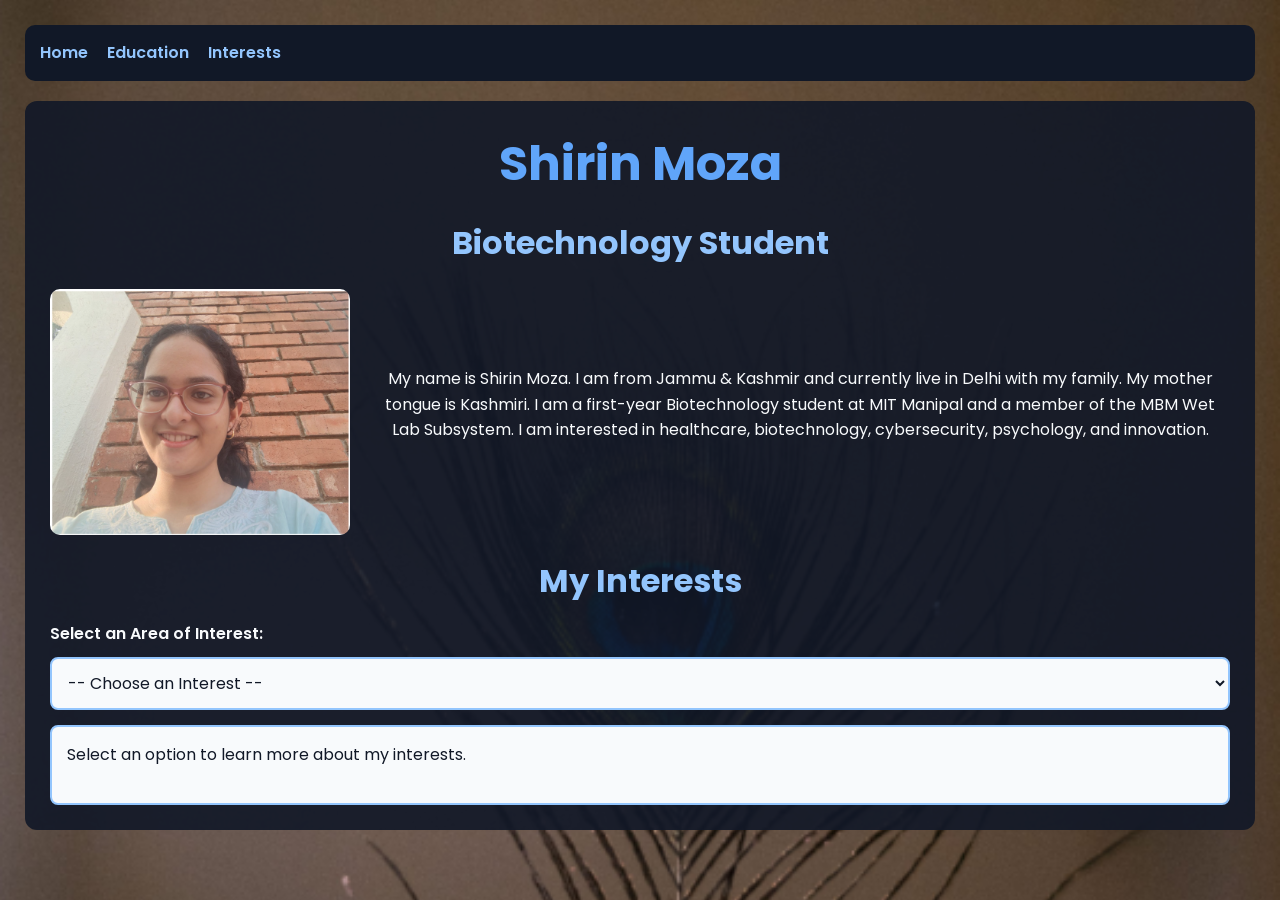
==== my-new-try/index.html @ 11c7c1d0 "added" ====
<!DOCTYPE html>
<html lang="en">
<head>
    <meta charset="UTF-8">
    <meta name="viewport" content="width=device-width, initial-scale=1.0">
    <title>My Introduction</title>
    <link rel="stylesheet" href="style.css">
</head>
<body>

    <nav>
        <a href="index.html">Home</a>
        <a href="page1.html">Education</a>
        <a href="page2.html">Interests</a>
    </nav>

    <div class="card">

        <h1>Shirin Moza</h1>
        <h2>Biotechnology Student</h2>

        <div class="picAndText">

            <img src="image.png" alt="A glimpse of my first year at MIT Manipal">

            <div>

                <p>
                    My name is Shirin Moza. I am from Jammu & Kashmir and currently live in Delhi with my family. My mother tongue is Kashmiri.
                    I am a first-year Biotechnology student at MIT Manipal and a member of the MBM Wet Lab Subsystem. I am interested in healthcare,
                    biotechnology, cybersecurity, psychology, and innovation.
                </p>

        

            </div>

        </div>

        <h2>My Interests</h2>

        <label for="interest">Select an Area of Interest:</label>

        <select id="interest" onchange="showInfo()">
            <option value="">-- Choose an Interest --</option>
            <option value="biotech">Biotechnology</option>
            <option value="healthcare">Healthcare</option>
            <option value="cybersecurity">Cybersecurity</option>
            <option value="psychology">Psychology</option>
            <option value="innovation">Innovation</option>
        </select>

        <div id="infoBox" class="info-box">
            Select an option to learn more about my interests.
        </div>

    </div>

    <script>
        function showInfo() {

            let choice = document.getElementById("interest").value;
            let box = document.getElementById("infoBox");

            if (choice === "biotech") {
                box.innerHTML =
                "I am a Biotechnology student at MIT Manipal and a member of the MBM Wet Lab Subsystem. I enjoy learning about genetics, molecular biology, bioengineering, and healthcare innovations.";
            }

            else if (choice === "healthcare") {
                box.innerHTML =
                "Healthcare interests me because of its impact on society. I enjoy exploring disease prevention, diagnostics, medical technology, and patient care innovations.";
            }

            else if (choice === "cybersecurity") {
                box.innerHTML =
                "I am interested in cybersecurity and digital safety. I enjoy learning about ethical hacking, data protection, privacy, and secure technologies.";
            }

            else if (choice === "psychology") {
                box.innerHTML =
                "Psychology fascinates me because it helps explain human behavior, emotions, decision-making, and mental well-being.";
            }

            else if (choice === "innovation") {
                box.innerHTML =
                "I enjoy innovation and problem-solving. I am interested in new technologies, entrepreneurship, and ideas that can improve people's lives.";
            }

            else {
                box.innerHTML =
                "Select an option to learn more about my interests.";
            }
        }
    </script>

</body>
</html>
---- my-new-try/style.css ----
@import url('https://fonts.googleapis.com/css2?family=Poppins:wght@300;400;600&display=swap');

*{
    margin:0;
    padding:0;
    box-sizing:border-box;
}

body{
    font-family:'Poppins', sans-serif;
    background:#1f2937;
    color:#f8fafc;
    background-image:url("j.png");
    background-size:cover;
    background-position:center;
    background-attachment:fixed;
    padding:25px;
    line-height:1.6;
}

nav{
    background:#111827;
    padding:15px;
    border-radius:10px;
    margin-bottom:20px;
}

nav a{
    color:#93c5fd;
    text-decoration:none;
    margin-right:15px;
    font-weight:600;
}

nav a:hover{
    text-decoration:underline;
}

.card{
    background:rgba(17,24,39,0.9);
    padding:25px;
    border-radius:12px;
    margin-bottom:20px;
}

h1{
    font-size:3rem;
    color:#60a5fa;
    text-align:center;
    margin-bottom:10px;
}

h2{
    font-size:2rem;
    color:#93c5fd;
    text-align:center;
    margin:15px 0;
}

p{
    font-size:1rem;
    text-align:center;
    margin-bottom:15px;
}

.picAndText{
    display:flex;
    gap:20px;
    align-items:center;
    justify-content:center;
    flex-wrap:wrap;
    margin:20px 0;
}

.picAndText img{
    width:300px;
    max-width:100%;
    border-radius:10px;
    object-fit:cover;
}

.picAndText div{
    flex:1;
    min-width:250px;
}

label{
    display:block;
    margin-top:15px;
    margin-bottom:10px;
    font-size:1rem;
    font-weight:600;
}

select{
    width:100%;
    padding:12px;
    background:#f8fafc;
    color:#111827;
    border:2px solid #93c5fd;
    border-radius:8px;
    font-family:'Poppins', sans-serif;
    font-size:1rem;
    cursor:pointer;
}

.info-box{
    margin-top:15px;
    padding:15px;
    background:#f8fafc;
    color:#111827;
    border:2px solid #93c5fd;
    border-radius:8px;
    min-height:80px;
    font-size:1rem;
}

ul{
    padding-left:20px;
}

@media (max-width:768px){

    body{
        padding:15px;
    }

    .picAndText{
        flex-direction:column;
        text-align:center;
    }

    .picAndText img{
        width:250px;
    }

    h1{
        font-size:2rem;
    }

    h2{
        font-size:1.5rem;
    }

    p,
    .info-box,
    select{
        font-size:0.95rem;
    }
}
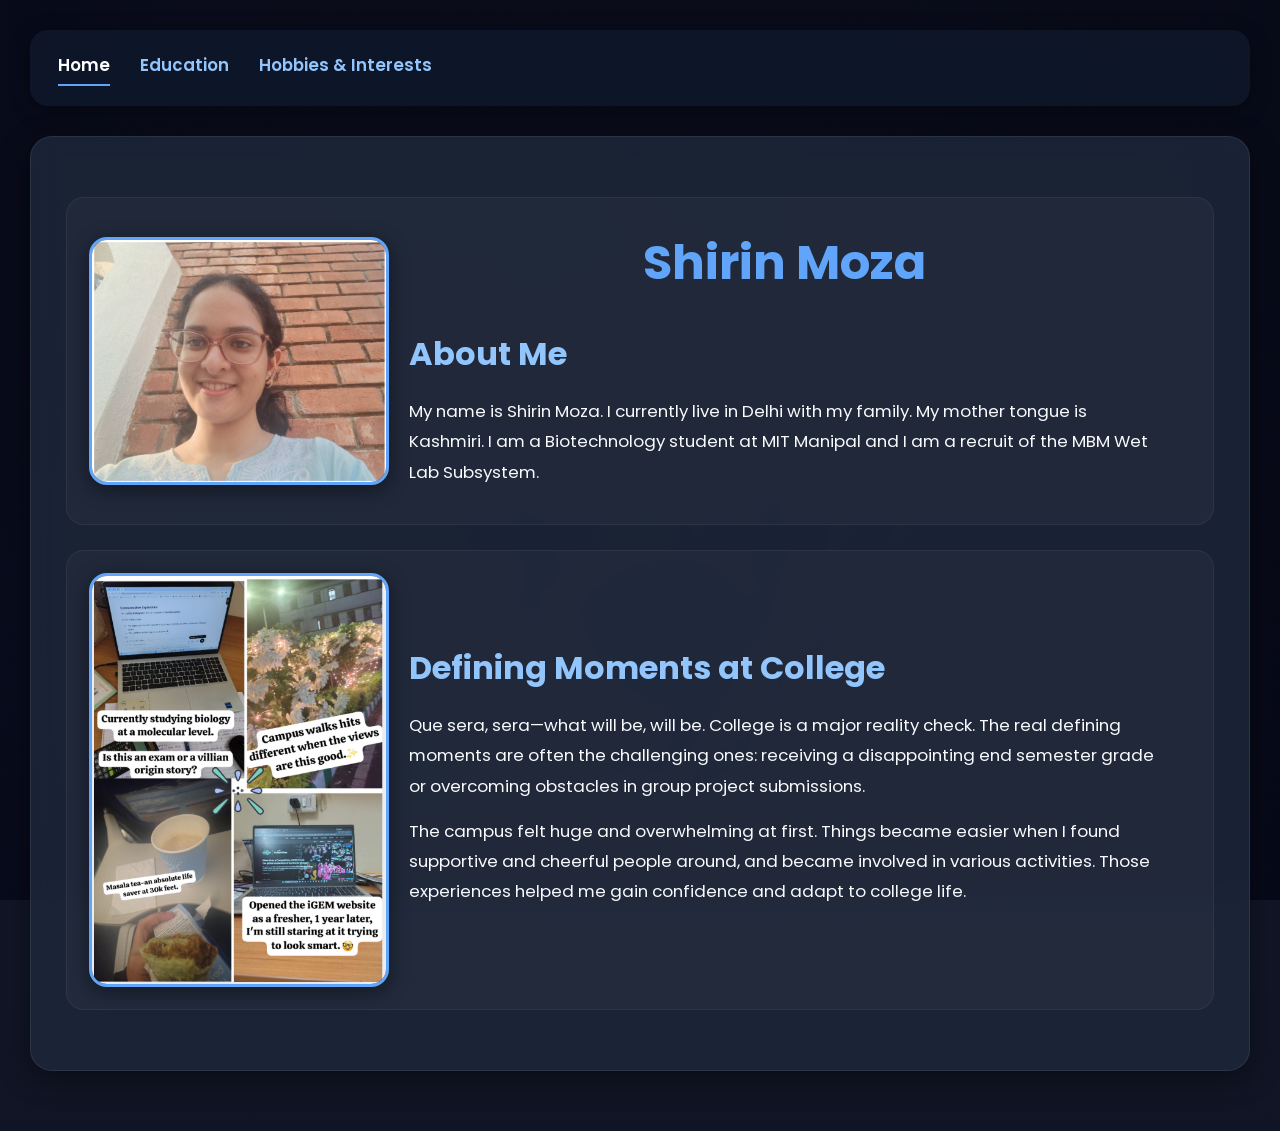
==== commit 5256b80c: "add" ====
--- a/my-new-try/index.html
+++ b/my-new-try/index.html
@@ -1,98 +1,74 @@
 <!DOCTYPE html>
 <html lang="en">
+
 <head>
     <meta charset="UTF-8">
     <meta name="viewport" content="width=device-width, initial-scale=1.0">
     <title>My Introduction</title>
+
     <link rel="stylesheet" href="style.css">
 </head>
+
 <body>
 
     <nav>
-        <a href="index.html">Home</a>
-        <a href="page1.html">Education</a>
-        <a href="page2.html">Interests</a>
+        <a href="index.html" class="active">Home</a>
+        <a href="page1.html">Education </a>
+        <a href="page2.html">Hobbies & Interests</a>
     </nav>
 
-    <div class="card">
+    <main>
 
-        <h1>Shirin Moza</h1>
-        <h2>Biotechnology Student</h2>
+        <div class="card">
 
-        <div class="picAndText">
+            <section class="picAndText">
 
-            <img src="image.png" alt="A glimpse of my first year at MIT Manipal">
+                <img src="image.png" alt="Portrait photo of Shirin Moza">
 
-            <div>
+                <div class="text">
 
-                <p>
-                    My name is Shirin Moza. I am from Jammu & Kashmir and currently live in Delhi with my family. My mother tongue is Kashmiri.
-                    I am a first-year Biotechnology student at MIT Manipal and a member of the MBM Wet Lab Subsystem. I am interested in healthcare,
-                    biotechnology, cybersecurity, psychology, and innovation.
-                </p>
+                    <h1>Shirin Moza</h1>
 
-        
+                    <h2>About Me</h2>
 
-            </div>
+                    <p>
+                        My name is Shirin Moza. I currently live in Delhi with my family.
+                        My mother tongue is Kashmiri. I am a Biotechnology student at MIT Manipal and I am a 
+                        recruit of the MBM Wet Lab Subsystem.
+                    </p>
+
+                </div>
+
+            </section>
+
+            <section class="picAndText">
+
+                <img src="1yrdown.png" alt="Memories from first year at MIT Manipal">
+
+                <div class="text">
+
+                    <h2>Defining Moments at College</h2>
+
+                    <p>
+                        Que sera, sera—what will be, will be. College is a major reality check. The real defining
+                        moments are often the challenging ones: receiving a disappointing end semester grade or 
+                        overcoming obstacles in group project submissions.
+                    </p>
+
+                    <p>
+                        The campus felt huge and overwhelming at first. Things became easier when I found supportive and
+                        cheerful people around, and became involved in various activities. Those experiences helped me gain confidence
+                        and adapt to college life.
+                    </p>
+
+                </div>
+
+            </section>
 
         </div>
 
-        <h2>My Interests</h2>
-
-        <label for="interest">Select an Area of Interest:</label>
-
-        <select id="interest" onchange="showInfo()">
-            <option value="">-- Choose an Interest --</option>
-            <option value="biotech">Biotechnology</option>
-            <option value="healthcare">Healthcare</option>
-            <option value="cybersecurity">Cybersecurity</option>
-            <option value="psychology">Psychology</option>
-            <option value="innovation">Innovation</option>
-        </select>
-
-        <div id="infoBox" class="info-box">
-            Select an option to learn more about my interests.
-        </div>
-
-    </div>
-
-    <script>
-        function showInfo() {
-
-            let choice = document.getElementById("interest").value;
-            let box = document.getElementById("infoBox");
-
-            if (choice === "biotech") {
-                box.innerHTML =
-                "I am a Biotechnology student at MIT Manipal and a member of the MBM Wet Lab Subsystem. I enjoy learning about genetics, molecular biology, bioengineering, and healthcare innovations.";
-            }
-
-            else if (choice === "healthcare") {
-                box.innerHTML =
-                "Healthcare interests me because of its impact on society. I enjoy exploring disease prevention, diagnostics, medical technology, and patient care innovations.";
-            }
-
-            else if (choice === "cybersecurity") {
-                box.innerHTML =
-                "I am interested in cybersecurity and digital safety. I enjoy learning about ethical hacking, data protection, privacy, and secure technologies.";
-            }
-
-            else if (choice === "psychology") {
-                box.innerHTML =
-                "Psychology fascinates me because it helps explain human behavior, emotions, decision-making, and mental well-being.";
-            }
-
-            else if (choice === "innovation") {
-                box.innerHTML =
-                "I enjoy innovation and problem-solving. I am interested in new technologies, entrepreneurship, and ideas that can improve people's lives.";
-            }
-
-            else {
-                box.innerHTML =
-                "Select an option to learn more about my interests.";
-            }
-        }
-    </script>
+    </main>
 
 </body>
+
 </html>
--- a/my-new-try/style.css
+++ b/my-new-try/style.css
@@ -1,4 +1,4 @@
-@import url('https://fonts.googleapis.com/css2?family=Poppins:wght@300;400;600&display=swap');
+@import url('https://fonts.googleapis.com/css2?family=Poppins:wght@300;400;500;600;700&display=swap');
 
 *{
     margin:0;
@@ -6,145 +6,429 @@
     box-sizing:border-box;
 }
 
+/* SMOOTH SCROLL */
+
+html{
+    scroll-behavior:smooth;
+}
+
+/* BODY */
+
 body{
-    font-family:'Poppins', sans-serif;
-    background:#1f2937;
+
+    font-family:'Poppins',sans-serif;
+
+    background:
+    linear-gradient(
+    rgba(2,6,23,0.92),
+    rgba(2,6,23,0.94)),
+    url("j.png") center/cover fixed;
+
     color:#f8fafc;
-    background-image:url("j.png");
-    background-size:cover;
-    background-position:center;
-    background-attachment:fixed;
-    padding:25px;
-    line-height:1.6;
-}
+
+    line-height:1.8;
+
+    padding:30px;
+
+    max-width:1500px;
+
+    margin:auto;
+}
+
+/* NAVIGATION */
 
 nav{
-    background:#111827;
-    padding:15px;
-    border-radius:10px;
+
+    background:rgba(15,23,42,0.92);
+
+    backdrop-filter:blur(10px);
+
+    padding:20px 28px;
+
+    border-radius:18px;
+
+    margin-bottom:30px;
+
+    display:flex;
+
+    gap:30px;
+
+    flex-wrap:wrap;
+
+    box-shadow:0 4px 20px rgba(0,0,0,0.35);
+}
+
+nav a{
+
+    text-decoration:none;
+
+    color:#93c5fd;
+
+    font-weight:600;
+
+    font-size:1.05rem;
+
+    transition:0.3s ease;
+}
+
+nav a:hover{
+
+    color:#ffffff;
+
+    transform:translateY(-2px);
+}
+
+.active{
+
+    color:white;
+
+    border-bottom:2px solid #60a5fa;
+
+    padding-bottom:4px;
+}
+
+/* MAIN CARD */
+
+.card{
+
+    background:rgba(30,41,59,0.82);
+
+    backdrop-filter:blur(12px);
+
+    border:1px solid rgba(255,255,255,0.08);
+
+    border-radius:22px;
+
+    padding:35px;
+
+    margin-bottom:30px;
+
+    box-shadow:0 8px 30px rgba(0,0,0,0.4);
+
+    transition:0.3s ease;
+}
+
+.card:hover{
+
+    transform:translateY(-3px);
+}
+
+/* HEADINGS */
+
+h1{
+
+    text-align:center;
+
+    font-size:3rem;
+
+    color:#60a5fa;
+
+    margin-bottom:18px;
+
+    font-weight:700;
+}
+
+h2{
+
+    color:#93c5fd;
+
+    margin-bottom:14px;
+
+    font-size:2rem;
+}
+
+/* CENTER SECTION TITLES */
+
+.section-title{
+
+    text-align:center;
+
+    width:100%;
+
+    display:block;
+
     margin-bottom:20px;
-}
-
-nav a{
+
     color:#93c5fd;
-    text-decoration:none;
-    margin-right:15px;
+
+    font-size:2rem;
+}
+
+/* PARAGRAPH */
+
+p{
+
+    color:#f8fafc;
+
+    font-size:1.05rem;
+
+    text-align:left;
+
+    margin-bottom:15px;
+}
+
+/* IMAGE + TEXT SECTION */
+
+.picAndText{
+
+    display:flex;
+
+    align-items:center;
+
+    gap:20px;
+
+    flex-wrap:wrap;
+
+    margin:25px 0;
+
+    padding:22px;
+
+    border-radius:18px;
+
+    background:rgba(255,255,255,0.03);
+
+    border:1px solid rgba(255,255,255,0.05);
+}
+
+/* IMAGE */
+
+.picAndText img{
+
+    width:300px;
+
+    max-width:100%;
+
+    max-height:420px;
+
+    object-fit:cover;
+
+    border-radius:18px;
+
+    border:3px solid #60a5fa;
+
+    box-shadow:0 5px 20px rgba(0,0,0,0.45);
+}
+
+/* TEXT SECTION */
+
+.text{
+
+    flex:1;
+
+    min-width:280px;
+
+    max-width:750px;
+}
+
+/* EDUCATION BOX */
+
+.edu-box{
+
+    background:rgba(255,255,255,0.04);
+
+    border-left:5px solid #60a5fa;
+
+    padding:18px 22px;
+
+    margin:20px 0;
+
+    border-radius:14px;
+
+    transition:0.3s ease;
+}
+
+.edu-box:hover{
+
+    background:rgba(255,255,255,0.07);
+
+    transform:translateX(4px);
+}
+
+.edu-box p{
+
+    text-align:left;
+}
+
+/* HOBBY BOX */
+
+.hobby-box{
+
+    background:rgba(255,255,255,0.04);
+
+    border:1px solid rgba(255,255,255,0.06);
+
+    border-radius:16px;
+
+    padding:24px;
+
+    margin-bottom:30px;
+}
+
+/* INTEREST SECTION */
+
+.interest-section{
+
+    background:rgba(255,255,255,0.04);
+
+    border:1px solid rgba(255,255,255,0.06);
+
+    border-radius:16px;
+
+    padding:24px;
+}
+
+/* LIST */
+
+ul{
+
+    padding-left:24px;
+
+    margin-bottom:10px;
+}
+
+li{
+
+    margin-bottom:12px;
+
+    font-size:1.05rem;
+
+    transition:0.3s ease;
+}
+
+li:hover{
+
+    color:#93c5fd;
+
+    transform:translateX(5px);
+}
+
+/* LABEL */
+
+label{
+
+    display:block;
+
+    margin-bottom:12px;
+
+    font-size:1.1rem;
+
     font-weight:600;
 }
 
-nav a:hover{
-    text-decoration:underline;
-}
-
-.card{
-    background:rgba(17,24,39,0.9);
-    padding:25px;
+/* SELECT */
+
+select{
+
+    width:100%;
+
+    max-width:650px;
+
+    padding:14px;
+
     border-radius:12px;
-    margin-bottom:20px;
-}
-
-h1{
-    font-size:3rem;
-    color:#60a5fa;
-    text-align:center;
-    margin-bottom:10px;
-}
-
-h2{
-    font-size:2rem;
-    color:#93c5fd;
-    text-align:center;
-    margin:15px 0;
-}
-
-p{
+
+    border:2px solid #93c5fd;
+
+    background:#f8fafc;
+
+    color:#111827;
+
     font-size:1rem;
-    text-align:center;
-    margin-bottom:15px;
-}
-
-.picAndText{
-    display:flex;
-    gap:20px;
-    align-items:center;
-    justify-content:center;
-    flex-wrap:wrap;
-    margin:20px 0;
-}
-
-.picAndText img{
-    width:300px;
-    max-width:100%;
-    border-radius:10px;
-    object-fit:cover;
-}
-
-.picAndText div{
-    flex:1;
-    min-width:250px;
-}
-
-label{
-    display:block;
-    margin-top:15px;
-    margin-bottom:10px;
-    font-size:1rem;
-    font-weight:600;
-}
-
-select{
-    width:100%;
-    padding:12px;
-    background:#f8fafc;
+
+    font-family:'Poppins',sans-serif;
+
+    cursor:pointer;
+
+    transition:0.3s ease;
+}
+
+select:focus{
+
+    outline:none;
+
+    border-color:#60a5fa;
+
+    box-shadow:0 0 12px rgba(96,165,250,0.5);
+}
+
+/* INFO BOX */
+
+.info-box{
+
+    margin-top:18px;
+
+    background:#f1f5f9;
+
     color:#111827;
+
+    border-radius:14px;
+
+    padding:20px;
+
+    min-height:100px;
+
+    line-height:1.7;
+
     border:2px solid #93c5fd;
-    border-radius:8px;
-    font-family:'Poppins', sans-serif;
-    font-size:1rem;
-    cursor:pointer;
-}
-
-.info-box{
-    margin-top:15px;
-    padding:15px;
-    background:#f8fafc;
-    color:#111827;
-    border:2px solid #93c5fd;
-    border-radius:8px;
-    min-height:80px;
-    font-size:1rem;
-}
-
-ul{
-    padding-left:20px;
-}
+
+    transition:0.3s ease;
+}
+
+/* MOBILE RESPONSIVE */
 
 @media (max-width:768px){
 
     body{
-        padding:15px;
+
+        padding:16px;
+    }
+
+    nav{
+
+        flex-direction:column;
+
+        align-items:center;
+
+        gap:16px;
+    }
+
+    .card{
+
+        padding:22px;
     }
 
     .picAndText{
+
         flex-direction:column;
+
         text-align:center;
     }
 
     .picAndText img{
-        width:250px;
+
+        width:240px;
     }
 
     h1{
-        font-size:2rem;
+
+        font-size:2.2rem;
     }
 
     h2{
+
         font-size:1.5rem;
-    }
-
-    p,
-    .info-box,
-    select{
+
+        text-align:center;
+    }
+
+    p{
+
+        font-size:0.96rem;
+    }
+
+    select,
+    .info-box{
+
         font-size:0.95rem;
     }
-} +}
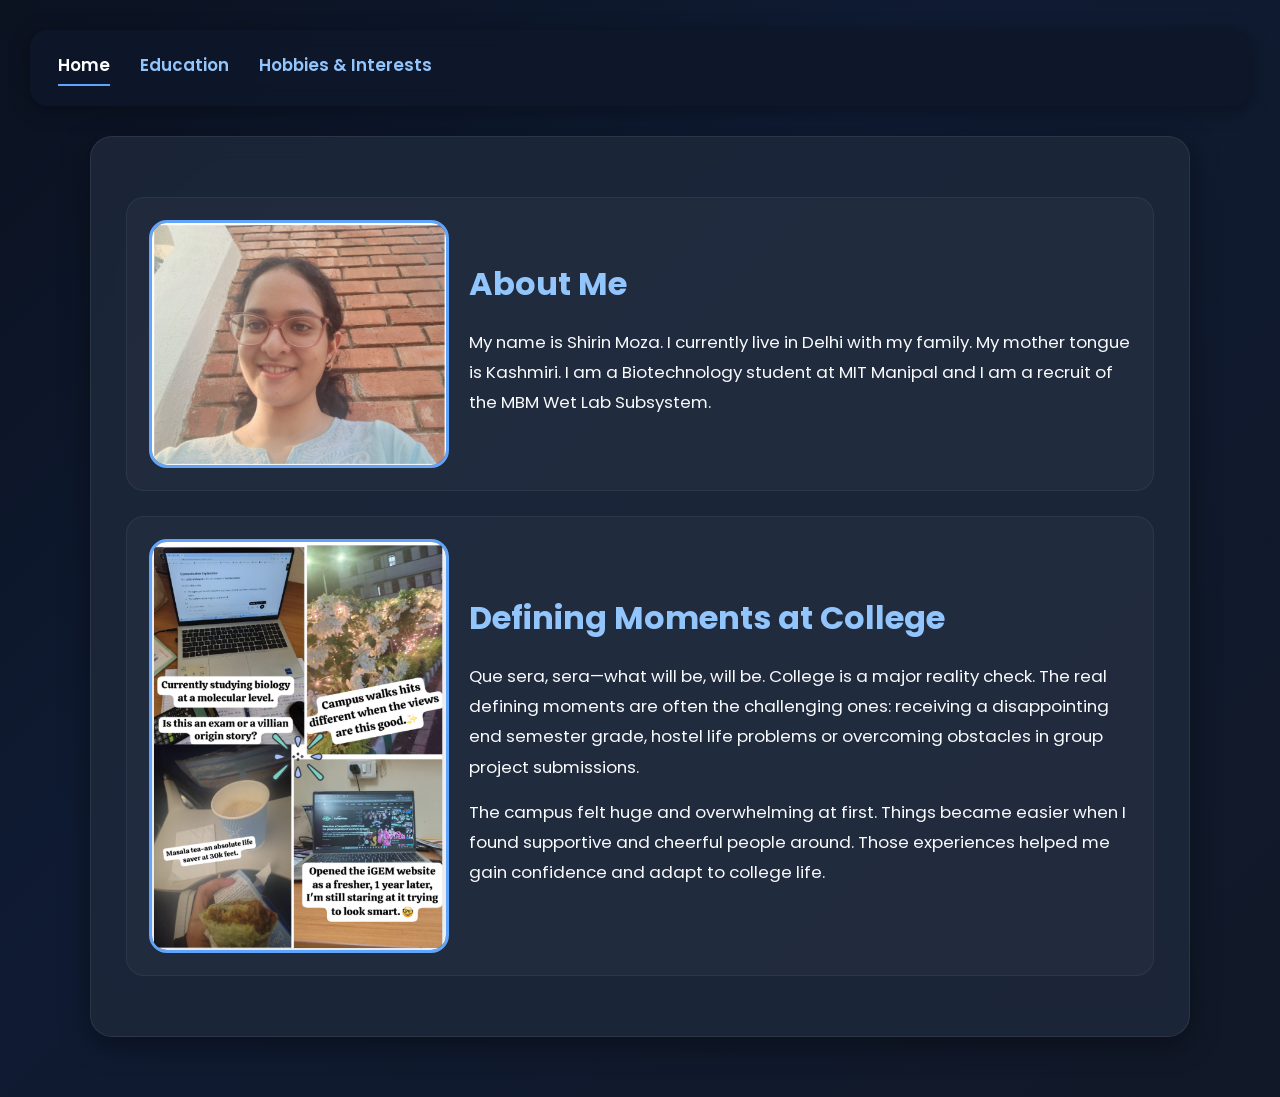
==== commit 6e5a0229: "added" ====
--- a/my-new-try/index.html
+++ b/my-new-try/index.html
@@ -27,8 +27,6 @@
 
                 <div class="text">
 
-                    <h1>Shirin Moza</h1>
-
                     <h2>About Me</h2>
 
                     <p>
@@ -50,15 +48,14 @@
                     <h2>Defining Moments at College</h2>
 
                     <p>
-                        Que sera, sera—what will be, will be. College is a major reality check. The real defining
-                        moments are often the challenging ones: receiving a disappointing end semester grade or 
-                        overcoming obstacles in group project submissions.
+                        Que sera, sera—what will be, will be. 
+                        College is a major reality check. The real defining moments are often the challenging ones: receiving
+                        a disappointing end semester grade, hostel life problems or overcoming obstacles in group project submissions.
                     </p>
 
                     <p>
                         The campus felt huge and overwhelming at first. Things became easier when I found supportive and
-                        cheerful people around, and became involved in various activities. Those experiences helped me gain confidence
-                        and adapt to college life.
+                        cheerful people around. Those experiences helped me gain confidence and adapt to college life.
                     </p>
 
                 </div>
--- a/my-new-try/style.css
+++ b/my-new-try/style.css
@@ -1,434 +1,210 @@
 @import url('https://fonts.googleapis.com/css2?family=Poppins:wght@300;400;500;600;700&display=swap');
 
-*{
-    margin:0;
-    padding:0;
-    box-sizing:border-box;
-}
-
-/* SMOOTH SCROLL */
-
-html{
-    scroll-behavior:smooth;
-}
-
-/* BODY */
-
-body{
-
-    font-family:'Poppins',sans-serif;
-
-    background:
-    linear-gradient(
-    rgba(2,6,23,0.92),
-    rgba(2,6,23,0.94)),
-    url("j.png") center/cover fixed;
-
-    color:#f8fafc;
-
-    line-height:1.8;
-
-    padding:30px;
-
-    max-width:1500px;
-
-    margin:auto;
-}
-
-/* NAVIGATION */
-
-nav{
-
-    background:rgba(15,23,42,0.92);
-
-    backdrop-filter:blur(10px);
-
-    padding:20px 28px;
-
-    border-radius:18px;
-
-    margin-bottom:30px;
-
-    display:flex;
-
-    gap:30px;
-
-    flex-wrap:wrap;
-
-    box-shadow:0 4px 20px rgba(0,0,0,0.35);
-}
-
-nav a{
-
-    text-decoration:none;
-
-    color:#93c5fd;
-
-    font-weight:600;
-
-    font-size:1.05rem;
-
-    transition:0.3s ease;
-}
-
-nav a:hover{
-
-    color:#ffffff;
-
-    transform:translateY(-2px);
-}
-
-.active{
-
-    color:white;
-
-    border-bottom:2px solid #60a5fa;
-
-    padding-bottom:4px;
-}
-
-/* MAIN CARD */
-
-.card{
-
-    background:rgba(30,41,59,0.82);
-
-    backdrop-filter:blur(12px);
-
-    border:1px solid rgba(255,255,255,0.08);
-
-    border-radius:22px;
-
-    padding:35px;
-
-    margin-bottom:30px;
-
-    box-shadow:0 8px 30px rgba(0,0,0,0.4);
-
-    transition:0.3s ease;
-}
-
-.card:hover{
-
-    transform:translateY(-3px);
-}
-
-/* HEADINGS */
-
-h1{
-
-    text-align:center;
-
-    font-size:3rem;
-
-    color:#60a5fa;
-
-    margin-bottom:18px;
-
-    font-weight:700;
-}
-
-h2{
-
-    color:#93c5fd;
-
-    margin-bottom:14px;
-
-    font-size:2rem;
-}
-
-/* CENTER SECTION TITLES */
-
-.section-title{
-
-    text-align:center;
-
-    width:100%;
-
-    display:block;
-
-    margin-bottom:20px;
-
-    color:#93c5fd;
-
-    font-size:2rem;
-}
-
-/* PARAGRAPH */
-
-p{
-
-    color:#f8fafc;
-
-    font-size:1.05rem;
-
-    text-align:left;
-
-    margin-bottom:15px;
-}
-
-/* IMAGE + TEXT SECTION */
-
-.picAndText{
-
-    display:flex;
-
-    align-items:center;
-
-    gap:20px;
-
-    flex-wrap:wrap;
-
-    margin:25px 0;
-
-    padding:22px;
-
-    border-radius:18px;
-
-    background:rgba(255,255,255,0.03);
-
-    border:1px solid rgba(255,255,255,0.05);
-}
-
-/* IMAGE */
-
-.picAndText img{
-
-    width:300px;
-
-    max-width:100%;
-
-    max-height:420px;
-
-    object-fit:cover;
-
-    border-radius:18px;
-
-    border:3px solid #60a5fa;
-
-    box-shadow:0 5px 20px rgba(0,0,0,0.45);
-}
-
-/* TEXT SECTION */
-
-.text{
-
-    flex:1;
-
-    min-width:280px;
-
-    max-width:750px;
-}
-
-/* EDUCATION BOX */
-
-.edu-box{
-
-    background:rgba(255,255,255,0.04);
-
-    border-left:5px solid #60a5fa;
-
-    padding:18px 22px;
-
-    margin:20px 0;
-
-    border-radius:14px;
-
-    transition:0.3s ease;
-}
-
-.edu-box:hover{
-
-    background:rgba(255,255,255,0.07);
-
-    transform:translateX(4px);
-}
-
-.edu-box p{
-
-    text-align:left;
-}
-
-/* HOBBY BOX */
-
-.hobby-box{
-
-    background:rgba(255,255,255,0.04);
-
-    border:1px solid rgba(255,255,255,0.06);
-
-    border-radius:16px;
-
-    padding:24px;
-
-    margin-bottom:30px;
-}
-
-/* INTEREST SECTION */
-
-.interest-section{
-
-    background:rgba(255,255,255,0.04);
-
-    border:1px solid rgba(255,255,255,0.06);
-
-    border-radius:16px;
-
-    padding:24px;
-}
-
-/* LIST */
-
-ul{
-
-    padding-left:24px;
-
-    margin-bottom:10px;
-}
-
-li{
-
-    margin-bottom:12px;
-
-    font-size:1.05rem;
-
-    transition:0.3s ease;
-}
-
-li:hover{
-
-    color:#93c5fd;
-
-    transform:translateX(5px);
-}
-
-/* LABEL */
-
-label{
-
-    display:block;
-
-    margin-bottom:12px;
-
-    font-size:1.1rem;
-
-    font-weight:600;
-}
-
-/* SELECT */
-
-select{
-
-    width:100%;
-
-    max-width:650px;
-
-    padding:14px;
-
-    border-radius:12px;
-
-    border:2px solid #93c5fd;
-
-    background:#f8fafc;
-
-    color:#111827;
-
-    font-size:1rem;
-
-    font-family:'Poppins',sans-serif;
-
-    cursor:pointer;
-
-    transition:0.3s ease;
-}
-
-select:focus{
-
-    outline:none;
-
-    border-color:#60a5fa;
-
-    box-shadow:0 0 12px rgba(96,165,250,0.5);
-}
-
-/* INFO BOX */
-
-.info-box{
-
-    margin-top:18px;
-
-    background:#f1f5f9;
-
-    color:#111827;
-
-    border-radius:14px;
-
-    padding:20px;
-
-    min-height:100px;
-
-    line-height:1.7;
-
-    border:2px solid #93c5fd;
-
-    transition:0.3s ease;
-}
-
-/* MOBILE RESPONSIVE */
-
-@media (max-width:768px){
-
-    body{
-
-        padding:16px;
-    }
-
-    nav{
-
-        flex-direction:column;
-
-        align-items:center;
-
-        gap:16px;
-    }
-
-    .card{
-
-        padding:22px;
-    }
-
-    .picAndText{
-
-        flex-direction:column;
-
-        text-align:center;
-    }
-
-    .picAndText img{
-
-        width:240px;
-    }
-
-    h1{
-
-        font-size:2.2rem;
-    }
-
-    h2{
-
-        font-size:1.5rem;
-
-        text-align:center;
-    }
-
-    p{
-
-        font-size:0.96rem;
-    }
-
-    select,
-    .info-box{
-
-        font-size:0.95rem;
+* {
+    margin: 0;
+    padding: 0;
+    box-sizing: border-box;
+}
+
+html {
+    scroll-behavior: smooth;
+}
+
+body {
+    font-family: 'Poppins', sans-serif;
+
+    background: linear-gradient(135deg,
+        #0b1220 0%,
+        #0f1b33 40%,
+        #111827 100%
+    );
+
+    color: #f8fafc;
+    line-height: 1.8;
+
+    margin: 0;
+    padding: 30px;
+}
+
+main {
+    min-height: 80vh;
+}
+
+nav {
+    background: rgba(15,23,42,0.92);
+    backdrop-filter: blur(10px);
+    padding: 20px 28px;
+    border-radius: 18px;
+    margin-bottom: 30px;
+    display: flex;
+    gap: 30px;
+    flex-wrap: wrap;
+    box-shadow: 0 4px 20px rgba(0,0,0,0.35);
+}
+
+nav a {
+    text-decoration: none;
+    color: #93c5fd;
+    font-weight: 600;
+    font-size: 1.05rem;
+    transition: 0.3s ease;
+}
+
+nav a:hover {
+    color: #ffffff;
+    transform: translateY(-2px);
+}
+
+.active {
+    color: white;
+    border-bottom: 2px solid #60a5fa;
+    padding-bottom: 4px;
+}
+
+.card {
+    background: rgba(30,41,59,0.82);
+    backdrop-filter: blur(12px);
+    border: 1px solid rgba(255,255,255,0.08);
+    border-radius: 22px;
+    padding: 35px;
+    margin: auto;
+    margin-bottom: 30px;
+    box-shadow: 0 8px 30px rgba(0,0,0,0.4);
+    transition: 0.3s ease;
+    max-width: 1100px;
+}
+
+.card:hover {
+    transform: translateY(-3px);
+}
+
+h1 {
+    text-align: center;
+    font-size: 3rem;
+    color: #60a5fa;
+    margin-bottom: 18px;
+    font-weight: 700;
+}
+
+h2 {
+    color: #93c5fd;
+    margin-bottom: 14px;
+    font-size: 2rem;
+}
+
+.section-title {
+    text-align: center;
+    width: 100%;
+    display: block;
+    margin-bottom: 20px;
+    color: #93c5fd;
+}
+
+p {
+    font-size: 1.05rem;
+    margin-bottom: 15px;
+}
+
+.picAndText {
+    display: flex;
+    align-items: center;
+    gap: 20px;
+    flex-wrap: wrap;
+    margin: 25px 0;
+    padding: 22px;
+    border-radius: 18px;
+    background: rgba(255,255,255,0.03);
+    border: 1px solid rgba(255,255,255,0.05);
+}
+
+.picAndText img {
+    width: 300px;
+    max-width: 100%;
+    max-height: 420px;
+    object-fit: cover;
+    border-radius: 18px;
+    border: 3px solid #60a5fa;
+}
+
+.text {
+    flex: 1;
+    min-width: 280px;
+}
+
+.edu-box {
+    background: rgba(255,255,255,0.04);
+    border-left: 5px solid #60a5fa;
+    padding: 18px 22px;
+    margin: 20px 0;
+    border-radius: 14px;
+}
+
+.hobby-box,
+.interest-section {
+    background: rgba(255,255,255,0.04);
+    border: 1px solid rgba(255,255,255,0.06);
+    border-radius: 16px;
+    padding: 24px;
+    margin-bottom: 30px;
+}
+
+ul {
+    padding-left: 24px;
+}
+
+li {
+    margin-bottom: 12px;
+}
+
+select {
+    width: 100%;
+    max-width: 650px;
+    padding: 14px;
+    border-radius: 12px;
+    border: 2px solid #93c5fd;
+    background: #f8fafc;
+    color: #111827;
+    font-size: 1rem;
+    font-family: 'Poppins', sans-serif;
+}
+
+.info-box {
+    margin-top: 18px;
+    background: #f1f5f9;
+    color: #111827;
+    border-radius: 14px;
+    padding: 20px;
+    min-height: 100px;
+    border: 2px solid #93c5fd;
+}
+
+@media (max-width:768px) {
+
+    body {
+        padding: 16px;
+    }
+
+    nav {
+        flex-direction: column;
+        align-items: center;
+        gap: 16px;
+    }
+
+    h1 {
+        font-size: 2.2rem;
+    }
+
+    h2 {
+        font-size: 1.5rem;
+        text-align: center;
+    }
+
+    .picAndText {
+        flex-direction: column;
+        text-align: center;
+    }
+
+    .picAndText img {
+        width: 240px;
     }
 }
